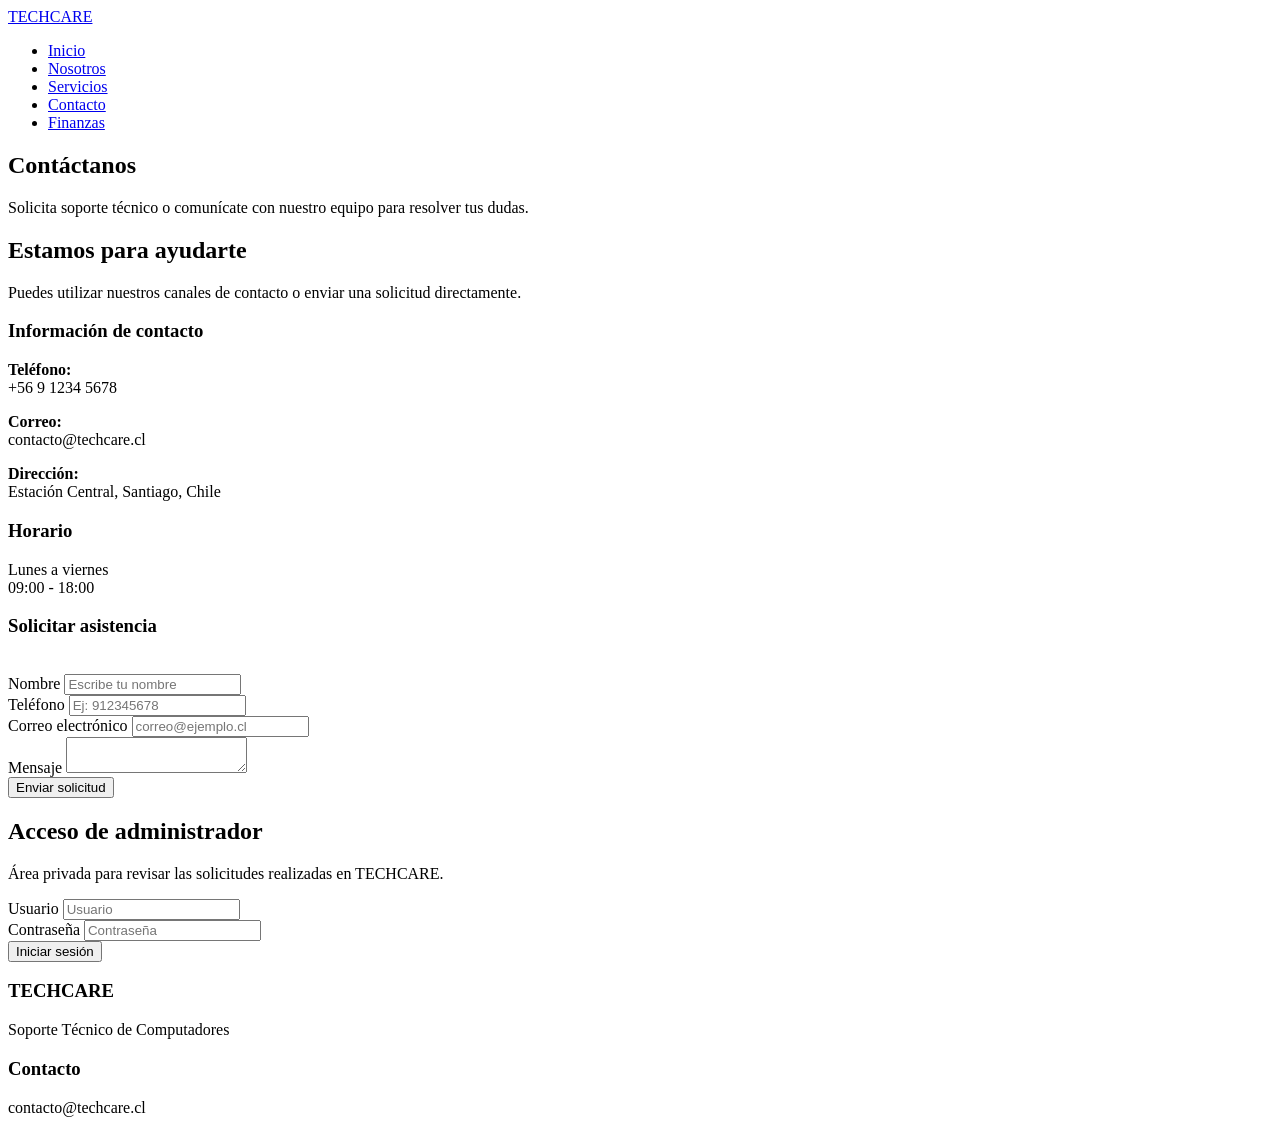
==== contacto (2).html @ df320436 "Add files via upload" ====
<!DOCTYPE html>
<html lang="en">
<head>
    <meta charset="UTF-8">
    <meta name="viewport" content="width=device-width, initial-scale=1.0">
    <meta name="author" content="Mariangel Camargo">
    <meta name="descripcion" content="Ponte en contacto con nuestro equipo de expertos para consultas sobre nuestros servicios técnico de computadores, redes y mantenimiento PC ¡Escríbenos Ahora!.">
    <meta name="keywords" content="Soporte tecnico computadores, mantenimiento pc, reparación liceo, soporte de redes">
    <link rel="stylesheet" href="css/style (2).css">
    <title>Soporte Técnico de computadores</title>
</head>
<body>

    <header>
        <div class="container navbar">

            <a href="index.html" class="logo">TECHCARE</a>

            <nav>
                <ul class="nav-links">
                    <li><a href="index (2).html">Inicio</a></li>
                    <li><a href="nosotros (2).html">Nosotros</a></li>
                    <li><a href="servicios (2).html">Servicios</a></li>
                    <li><a href="contacto (2).html">Contacto</a></li>
                    <li><a href="finanzas (2).html">Finanzas</a></li>
                </ul>
            </nav>

        </div>
    </header>


    <main>

        <section class="hero">

            <div class="container hero-content">

                <h1>Contáctanos</h1>

                <p>
                    Solicita soporte técnico o comunícate con nuestro
                    equipo para resolver tus dudas.
                </p>

            </div>

        </section>


        <section class="section">

            <div class="container">

                <div class="section-title">

                    <h2>Estamos para ayudarte</h2>

                    <p>
                        Puedes utilizar nuestros canales de contacto
                        o enviar una solicitud directamente.
                    </p>

                </div>


                <div class="contact-grid">


                    <!-- INFORMACIÓN DE CONTACTO -->

                    <div class="card">

                        <h3>Información de contacto</h3>

                        <p>
                            <strong>Teléfono:</strong><br>
                            +56 9 1234 5678
                        </p>

                        <p>
                            <strong>Correo:</strong><br>
                            contacto@techcare.cl
                        </p>

                        <p>
                            <strong>Dirección:</strong><br>
                            Estación Central, Santiago, Chile
                        </p>

                        <h3>Horario</h3>

                        <p>
                            Lunes a viernes<br>
                            09:00 - 18:00
                        </p>

                    </div>


                    <!-- FORMULARIO -->

                    <div class="form-container">

                        <h3>Solicitar asistencia</h3>

                        <br>

                        <form id="contacto-form">

                            <div class="form-group">

                                <label for="nombre">
                                    Nombre
                                </label>

                                <input
                                    type="text"
                                    id="nombre"
                                    name="nombre"
                                    placeholder="Escribe tu nombre">

                            </div>


                            <div class="form-group">

                                <label for="telefono">
                                    Teléfono
                                </label>

                                <input
                                    type="text"
                                    id="telefono"
                                    name="telefono"
                                    placeholder="Ej: 912345678">

                            </div>


                            <div class="form-group">

                                <label for="correo">
                                    Correo electrónico
                                </label>

                                <input
                                    type="email"
                                    id="correo"
                                    name="correo"
                                    placeholder="correo@ejemplo.cl">

                            </div>


                            <div class="form-group">

                                <label for="mensaje">
                                    Mensaje
                                </label>

                                <textarea
                                    id="mensaje"
                                    name="mensaje"
                                    placeholder="Describe tu problema">
                                </textarea>

                            </div>


                            <div
                                id="error-contacto"
                                class="error-message">
                            </div>


                            <button
                                type="submit"
                                class="btn btn-primary">
                                Enviar solicitud
                            </button>


                            <div
                                id="exito-contacto"
                                class="success-message">
                            </div>

                        </form>

                    </div>

                </div>

            </div>

        </section>


        <!-- LOGIN ADMINISTRADOR -->

        <section class="section">

            <div class="container">

                <div class="section-title">

                    <h2>Acceso de administrador</h2>

                    <p>
                        Área privada para revisar las solicitudes
                        realizadas en TECHCARE.
                    </p>

                </div>


                <div class="form-container">

                    <form id="login-form">

                        <div class="form-group">

                            <label for="usuario">
                                Usuario
                            </label>

                            <input
                                type="text"
                                id="usuario"
                                placeholder="Usuario">

                        </div>


                        <div class="form-group">

                            <label for="password">
                                Contraseña
                            </label>

                            <input
                                type="password"
                                id="password"
                                placeholder="Contraseña">

                        </div>


                        <div
                            id="error-login"
                            class="error-message">
                        </div>


                        <button
                            type="submit"
                            class="btn btn-primary">
                            Iniciar sesión
                        </button>

                    </form>

                </div>


                <!-- PANEL ADMINISTRADOR -->

                <div
                    id="admin-panel"
                    class="section"
                    style="display: none;">

                    <div class="section-title">

                        <h2>Panel de administrador</h2>

                        <p>
                            Solicitudes y servicios registrados.
                        </p>

                    </div>


                    <div class="table-container">

                        <table>

                            <thead>

                                <tr>
                                    <th>Servicio</th>
                                    <th>Precio</th>
                                    <th>Cantidad</th>
                                    <th>Total</th>
                                </tr>

                            </thead>

                            <tbody id="tabla-admin">
                            </tbody>

                        </table>

                    </div>

                </div>

            </div>

        </section>

    </main>


    <footer>

        <div class="container footer-content">

            <div>
                <h3>TECHCARE</h3>
                <p>Soporte Técnico de Computadores</p>
            </div>

            <div>
                <h3>Contacto</h3>
                <p>contacto@techcare.cl</p>
            </div>

        </div>

    </footer>


    <script src="js/app.js"></script>

</body>

</html>
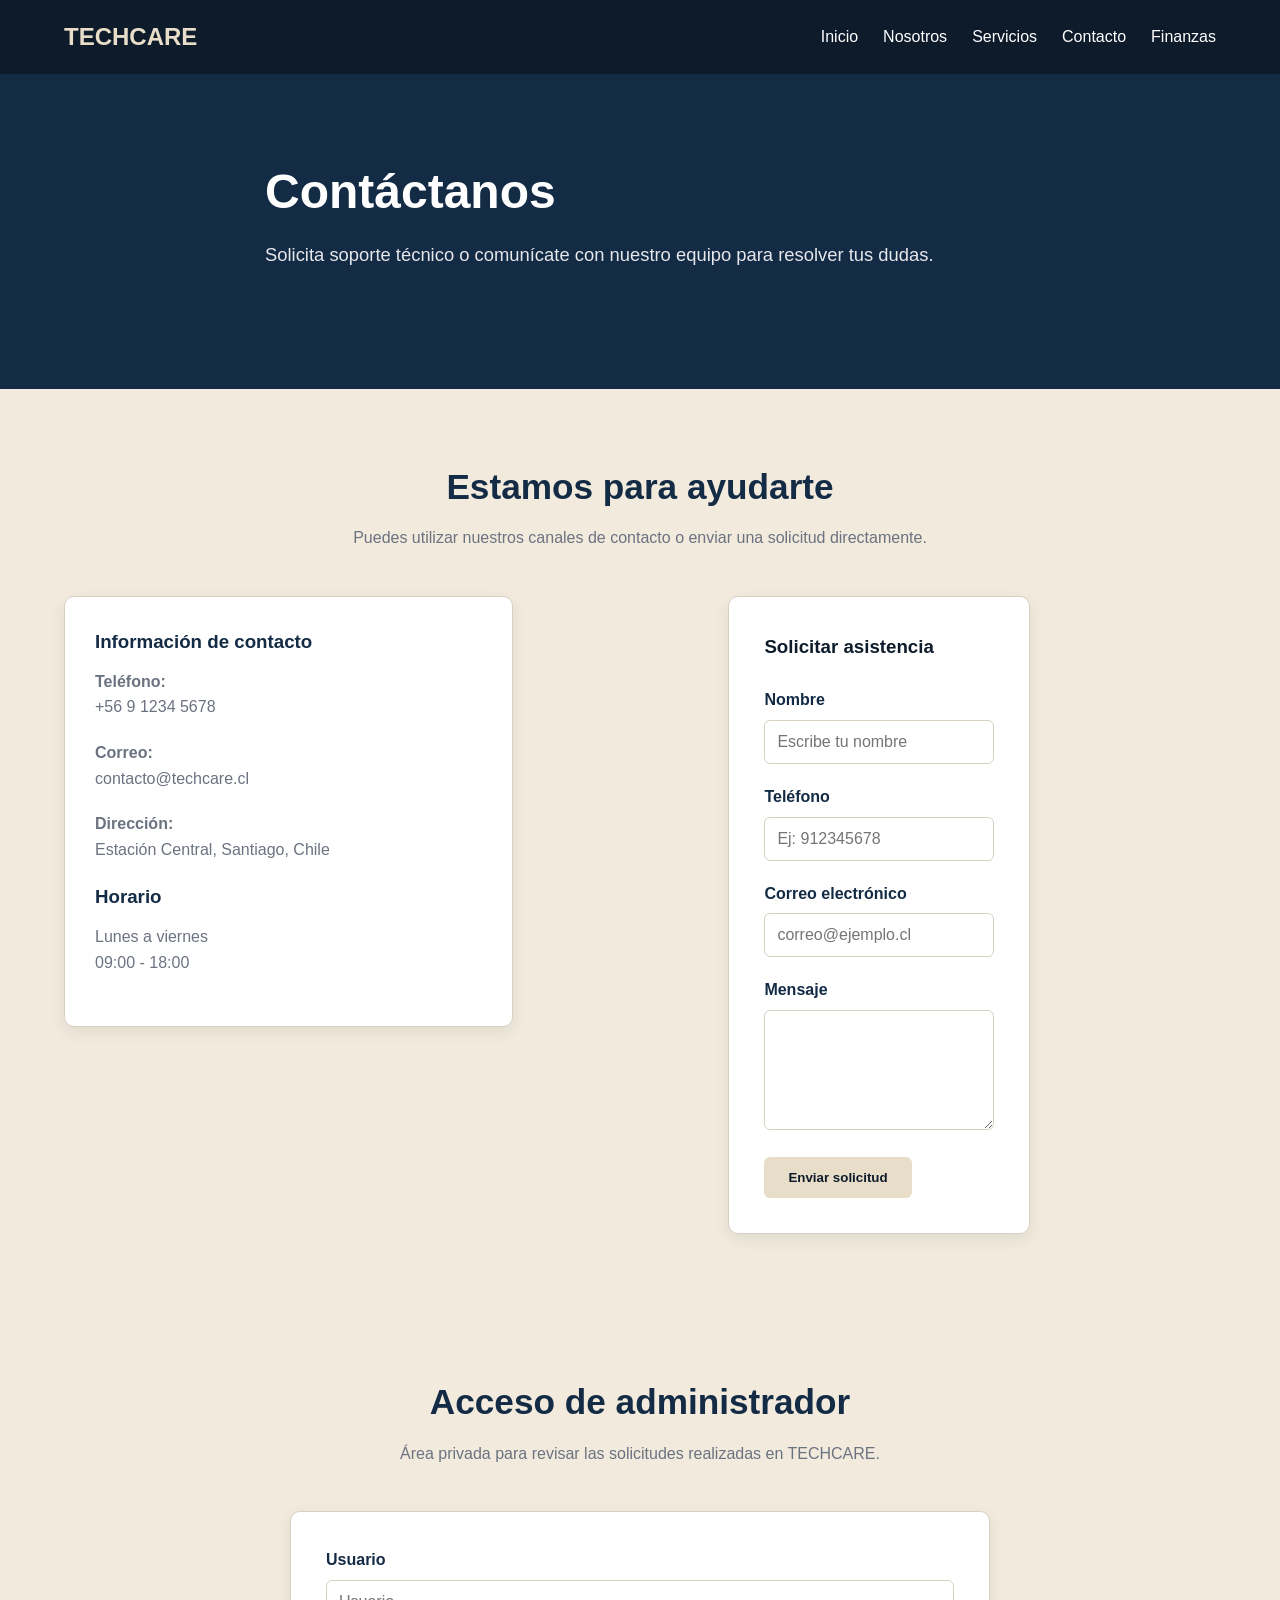
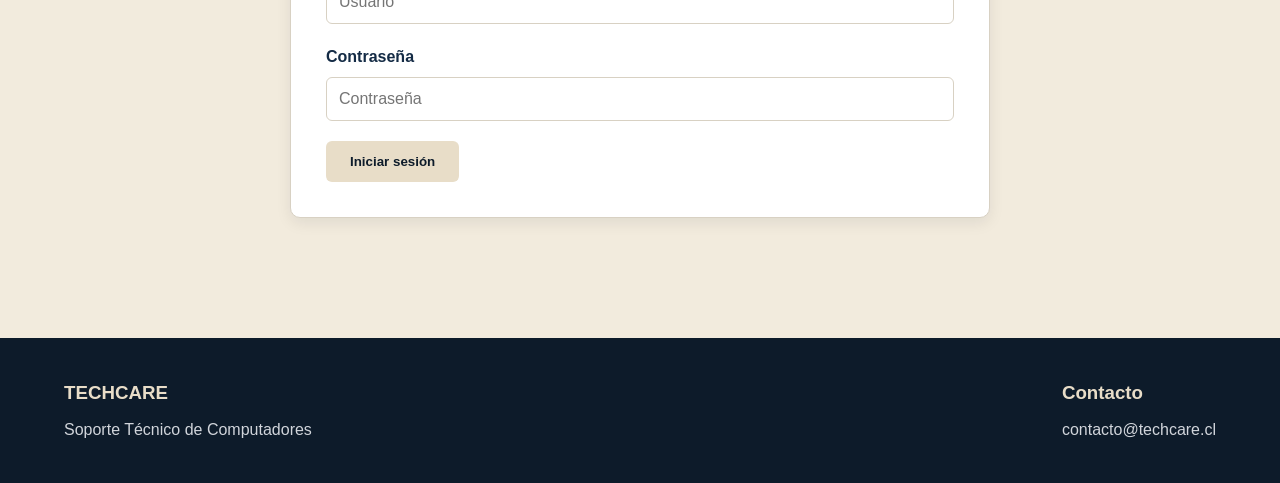
==== commit 56a94ad1: "Actualizar contacto (2).html" ====
--- a/contacto (2).html
+++ b/contacto (2).html
@@ -6,7 +6,7 @@
     <meta name="author" content="Mariangel Camargo">
     <meta name="descripcion" content="Ponte en contacto con nuestro equipo de expertos para consultas sobre nuestros servicios técnico de computadores, redes y mantenimiento PC ¡Escríbenos Ahora!.">
     <meta name="keywords" content="Soporte tecnico computadores, mantenimiento pc, reparación liceo, soporte de redes">
-    <link rel="stylesheet" href="css/style (2).css">
+    <link rel="stylesheet" href="css/style.css">
     <title>Soporte Técnico de computadores</title>
 </head>
 <body>
--- a/css/style.css
+++ b/css/style.css
@@ -0,0 +1,455 @@
+* {
+    margin: 0;
+    padding: 0;
+    box-sizing: border-box;
+}
+
+:root {
+    --azul-oscuro: #142b45;
+    --azul-profundo: #0d1b2a;
+    --azul-medio: #285a7a;
+    --crema: #e8ddc8;
+    --crema-claro: #f2ebdd;
+    --blanco: #ffffff;
+    --gris: #6b7280;
+    --borde: #d8d1c3;
+}
+
+body {
+    font-family: Arial, Helvetica, sans-serif;
+    background-color: var(--crema-claro);
+    color: var(--azul-profundo);
+    line-height: 1.6;
+}
+
+a {
+    text-decoration: none;
+    color: inherit;
+}
+
+ul {
+    list-style: none;
+}
+
+img {
+    max-width: 100%;
+    display: block;
+}
+
+
+
+.container {
+    width: 90%;
+    max-width: 1200px;
+    margin: 0 auto;
+}
+
+
+
+header {
+    background-color: var(--azul-profundo);
+    color: var(--blanco);
+    padding: 18px 0;
+    position: sticky;
+    top: 0;
+    z-index: 1000;
+}
+
+.navbar {
+    display: flex;
+    justify-content: space-between;
+    align-items: center;
+}
+
+.logo {
+    font-size: 1.5rem;
+    font-weight: bold;
+    color: var(--crema);
+}
+
+.nav-links {
+    display: flex;
+    gap: 25px;
+}
+
+.nav-links a {
+    color: var(--blanco);
+    font-weight: 500;
+    transition: 0.3s;
+}
+
+.nav-links a:hover {
+    color: var(--crema);
+}
+
+
+
+.hero {
+    background-color: var(--azul-oscuro);
+    color: var(--blanco);
+    padding: 90px 0;
+}
+
+.hero-content {
+    max-width: 750px;
+}
+
+.hero h1 {
+    font-size: 3rem;
+    line-height: 1.15;
+    margin-bottom: 20px;
+}
+
+.hero p {
+    font-size: 1.15rem;
+    color: #e5e7eb;
+    margin-bottom: 30px;
+}
+
+
+
+.btn {
+    display: inline-block;
+    padding: 13px 24px;
+    border-radius: 6px;
+    font-weight: bold;
+    transition: 0.3s;
+    cursor: pointer;
+    border: none;
+}
+
+.btn-primary {
+    background-color: var(--crema);
+    color: var(--azul-profundo);
+}
+
+.btn-primary:hover {
+    background-color: var(--blanco);
+}
+
+.btn-secondary {
+    background-color: transparent;
+    color: var(--blanco);
+    border: 1px solid var(--crema);
+    margin-left: 10px;
+}
+
+.btn-secondary:hover {
+    background-color: var(--crema);
+    color: var(--azul-profundo);
+}
+
+
+
+.section {
+    padding: 70px 0;
+}
+
+.section-title {
+    text-align: center;
+    margin-bottom: 45px;
+}
+
+.section-title h2 {
+    font-size: 2.2rem;
+    color: var(--azul-oscuro);
+    margin-bottom: 10px;
+}
+
+.section-title p {
+    color: var(--gris);
+}
+
+
+
+.cards {
+    display: grid;
+    grid-template-columns: repeat(3, 1fr);
+    gap: 25px;
+}
+
+.card {
+    background-color: var(--blanco);
+    border: 1px solid var(--borde);
+    border-radius: 10px;
+    padding: 30px;
+    box-shadow: 0 5px 15px rgba(13, 27, 42, 0.08);
+    transition: 0.3s;
+}
+
+.card:hover {
+    transform: translateY(-5px);
+    box-shadow: 0 10px 25px rgba(13, 27, 42, 0.12);
+}
+
+.card h3 {
+    color: var(--azul-oscuro);
+    margin-bottom: 12px;
+}
+
+.card p {
+    color: var(--gris);
+}
+
+
+.form-container {
+    max-width: 700px;
+    margin: 0 auto;
+    background-color: var(--blanco);
+    padding: 35px;
+    border-radius: 10px;
+    border: 1px solid var(--borde);
+    box-shadow: 0 5px 15px rgba(13, 27, 42, 0.08);
+}
+
+.form-group {
+    margin-bottom: 20px;
+}
+
+.form-group label {
+    display: block;
+    margin-bottom: 7px;
+    font-weight: bold;
+    color: var(--azul-oscuro);
+}
+
+.form-group input,
+.form-group select,
+.form-group textarea {
+    width: 100%;
+    padding: 12px;
+    border: 1px solid var(--borde);
+    border-radius: 6px;
+    font-size: 1rem;
+    font-family: inherit;
+}
+
+.form-group textarea {
+    min-height: 120px;
+    resize: vertical;
+}
+
+.form-group input:focus,
+.form-group select:focus,
+.form-group textarea:focus {
+    outline: none;
+    border-color: var(--azul-medio);
+}
+
+
+.error-message {
+    color: #9b2c2c;
+    background-color: #f8dddd;
+    padding: 12px;
+    border-radius: 6px;
+    margin-bottom: 15px;
+    display: none;
+}
+
+.success-message {
+    color: #245c3a;
+    background-color: #dcefe3;
+    padding: 15px;
+    border-radius: 6px;
+    margin-top: 20px;
+    display: none;
+}
+
+
+
+.ticket {
+    margin-top: 30px;
+    background-color: var(--azul-oscuro);
+    color: var(--blanco);
+    padding: 30px;
+    border-radius: 10px;
+    text-align: center;
+    display: block;
+}
+
+.ticket-number {
+    font-size: 3rem;
+    font-weight: bold;
+    color: var(--crema);
+    margin: 15px 0;
+}
+
+
+.table-container {
+    overflow-x: auto;
+}
+
+table {
+    width: 100%;
+    border-collapse: collapse;
+    background-color: var(--blanco);
+}
+
+th,
+td {
+    padding: 14px;
+    text-align: left;
+    border-bottom: 1px solid var(--borde);
+}
+
+th {
+    background-color: var(--azul-oscuro);
+    color: var(--blanco);
+}
+
+
+footer {
+    background-color: var(--azul-profundo);
+    color: var(--blanco);
+    padding: 40px 0;
+    margin-top: 50px;
+}
+
+.footer-content {
+    display: flex;
+    justify-content: space-between;
+    gap: 30px;
+}
+
+footer h3 {
+    color: var(--crema);
+    margin-bottom: 10px;
+}
+
+footer p {
+    color: #d1d5db;
+}
+
+
+@media (max-width: 768px) {
+
+    .navbar {
+        flex-direction: column;
+        gap: 15px;
+    }
+
+    .nav-links {
+        flex-wrap: wrap;
+        justify-content: center;
+        gap: 15px;
+    }
+
+    .hero {
+        padding: 60px 0;
+    }
+
+    .hero h1 {
+        font-size: 2.2rem;
+    }
+
+    .cards {
+        grid-template-columns: 1fr;
+    }
+
+    .footer-content {
+        flex-direction: column;
+    }
+
+    .btn-secondary {
+        margin-left: 0;
+        margin-top: 10px;
+    }
+}
+#tecnicos-container .card img {
+    width: 120px;
+    height: 120px;
+    object-fit: cover;
+    border-radius: 50%;
+    margin: 0 auto 20px;
+    border: 4px solid var(--crema);
+}
+
+#tecnicos-container .card {
+    text-align: center;
+}
+
+#tecnicos-container .card strong {
+    color: var(--azul-medio);
+}
+
+
+.contact-grid {
+    display: grid;
+    grid-template-columns: 1fr 1.5fr;
+    gap: 30px;
+    align-items: start;
+}
+
+.contact-grid .card p {
+    margin-bottom: 20px;
+}
+
+
+
+#admin-panel {
+    margin-top: 40px;
+}
+
+@media (max-width: 480px) {
+
+    .container {
+        width: 92%;
+    }
+
+    .hero h1 {
+        font-size: 1.9rem;
+    }
+
+    .section {
+        padding: 50px 0;
+    }
+
+    .form-container {
+        padding: 22px;
+    }
+
+    .contact-grid {
+        grid-template-columns: 1fr;
+    }
+
+    .nav-links {
+        gap: 10px;
+        font-size: 0.9rem;
+    }
+
+    .btn {
+        width: 100%;
+        text-align: center;
+    }
+
+}
+.warning-message {
+    color: #7a5a00;
+    background-color: #fff3b0;
+    border: 1px solid #e0c200;
+    padding: 15px;
+    margin-top: 20px;
+    border-radius: 6px;
+    display: none;
+    font-weight: bold;
+}
+.estado-sistema {
+    width: 90%;
+    max-width: 1200px;
+    margin: 20px auto;
+    padding: 15px;
+    border: 1px solid var(--borde);
+    border-radius: 8px;
+    background-color: var(--blanco);
+    color: var(--azul-oscuro);
+    text-align: center;
+    font-weight: bold;
+}
+
+.estado-admin {
+    color: #245c3a;
+}
+
+.estado-servicio {
+    color: var(--azul-medio);
+}
